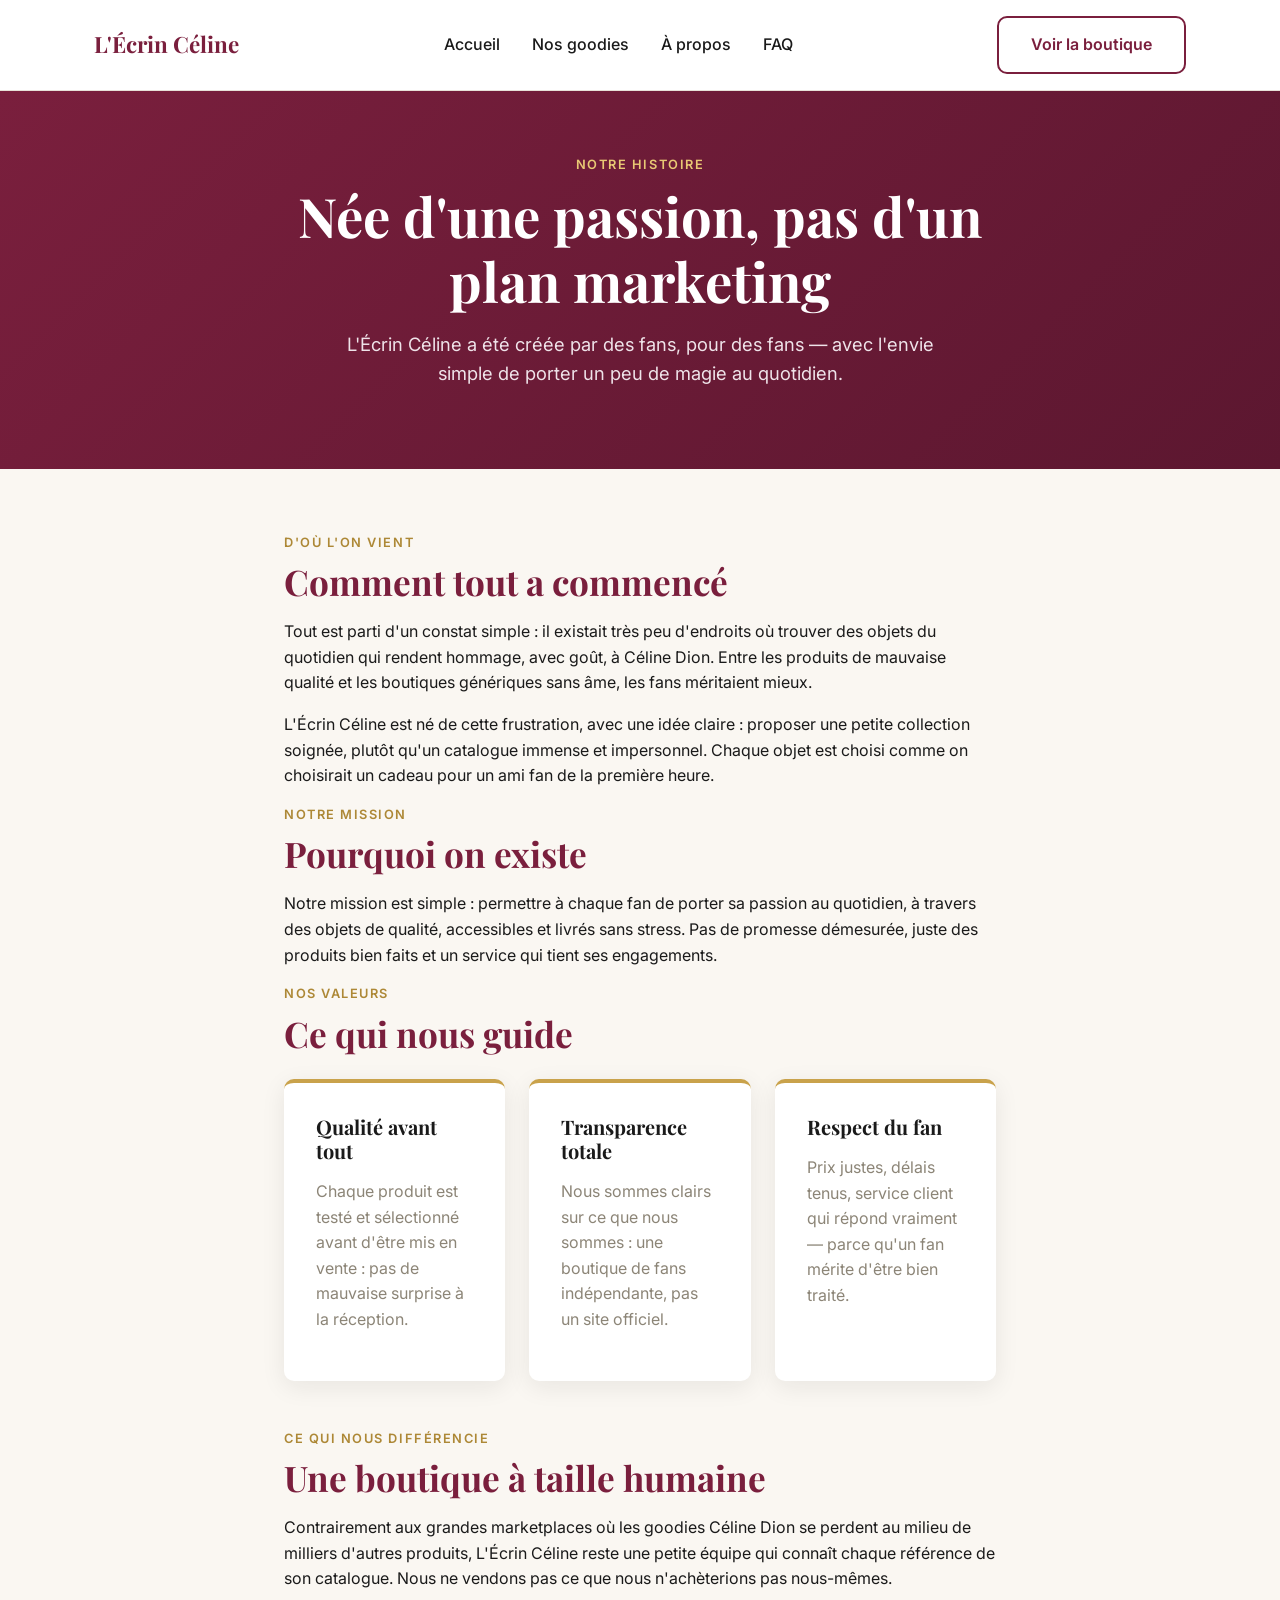
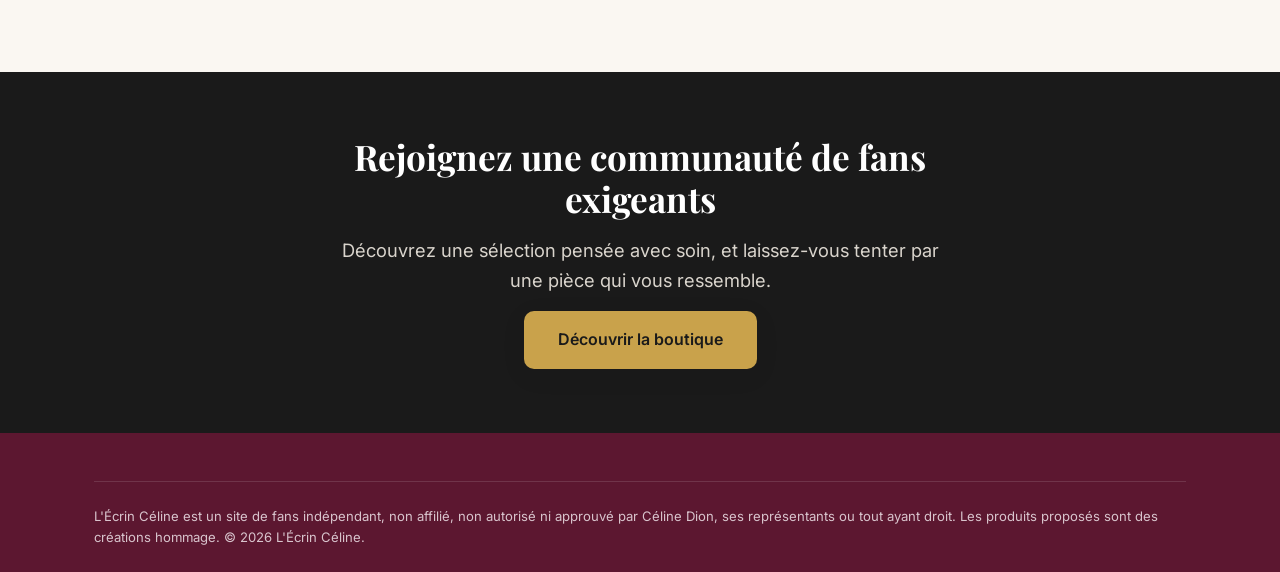
==== about.html @ bff9d64c "Ajoute le site vitrine L'Écrin Céline (goodies hommage Céline Dion) Accueil, boutique (3 catégories)" ====
<!DOCTYPE html>
<html lang="fr">
<head>
<meta charset="UTF-8">
<meta name="viewport" content="width=device-width, initial-scale=1.0">
<title>Notre histoire : une boutique de fans pour Céline Dion</title>
<meta name="description" content="Découvrez pourquoi des fans ont créé L'Écrin Céline, notre mission, nos valeurs et ce qui nous rend différents des autres boutiques de goodies.">
<link rel="preconnect" href="https://fonts.googleapis.com">
<link href="https://fonts.googleapis.com/css2?family=Playfair+Display:wght@700;800&family=Inter:wght@400;500;600;700&display=swap" rel="stylesheet">
<link rel="stylesheet" href="styles.css">
</head>
<body>

<header class="site-header">
  <nav class="nav">
    <a href="index.html" class="logo">L'Écrin Céline</a>
    <ul class="nav-links">
      <li><a href="index.html">Accueil</a></li>
      <li><a href="services.html">Nos goodies</a></li>
      <li><a href="about.html">À propos</a></li>
      <li><a href="index.html#faq">FAQ</a></li>
    </ul>
    <div class="nav-cta">
      <a href="services.html" class="btn btn-secondary">Voir la boutique</a>
    </div>
    <button class="nav-toggle" aria-label="Menu">☰</button>
  </nav>
</header>

<section class="hero" style="padding: var(--space-6) 0;">
  <div class="container" style="grid-template-columns: 1fr;">
    <div class="text-center" style="margin:0 auto; max-width: 720px;">
      <span class="eyebrow" style="color:#E8C874;">Notre histoire</span>
      <h1>Née d'une passion, pas d'un plan marketing</h1>
      <p class="lead text-center">L'Écrin Céline a été créée par des fans, pour des fans — avec l'envie simple de porter un peu de magie au quotidien.</p>
    </div>
  </div>
</section>

<section>
  <div class="container" style="max-width: 760px;">
    <span class="eyebrow">D'où l'on vient</span>
    <h2 style="text-align:left;">Comment tout a commencé</h2>
    <p>Tout est parti d'un constat simple : il existait très peu d'endroits où trouver des objets du quotidien qui rendent hommage, avec goût, à Céline Dion. Entre les produits de mauvaise qualité et les boutiques génériques sans âme, les fans méritaient mieux.</p>
    <p>L'Écrin Céline est né de cette frustration, avec une idée claire : proposer une petite collection soignée, plutôt qu'un catalogue immense et impersonnel. Chaque objet est choisi comme on choisirait un cadeau pour un ami fan de la première heure.</p>

    <span class="eyebrow">Notre mission</span>
    <h2 style="text-align:left;">Pourquoi on existe</h2>
    <p>Notre mission est simple : permettre à chaque fan de porter sa passion au quotidien, à travers des objets de qualité, accessibles et livrés sans stress. Pas de promesse démesurée, juste des produits bien faits et un service qui tient ses engagements.</p>

    <span class="eyebrow">Nos valeurs</span>
    <h2 style="text-align:left;">Ce qui nous guide</h2>
    <div class="services-grid" style="grid-template-columns: repeat(3,1fr); margin-top: var(--space-3);">
      <div class="card">
        <h3>Qualité avant tout</h3>
        <p style="color:var(--color-taupe);">Chaque produit est testé et sélectionné avant d'être mis en vente : pas de mauvaise surprise à la réception.</p>
      </div>
      <div class="card">
        <h3>Transparence totale</h3>
        <p style="color:var(--color-taupe);">Nous sommes clairs sur ce que nous sommes : une boutique de fans indépendante, pas un site officiel.</p>
      </div>
      <div class="card">
        <h3>Respect du fan</h3>
        <p style="color:var(--color-taupe);">Prix justes, délais tenus, service client qui répond vraiment — parce qu'un fan mérite d'être bien traité.</p>
      </div>
    </div>

    <span class="eyebrow" style="margin-top: var(--space-5); display:block;">Ce qui nous différencie</span>
    <h2 style="text-align:left;">Une boutique à taille humaine</h2>
    <p>Contrairement aux grandes marketplaces où les goodies Céline Dion se perdent au milieu de milliers d'autres produits, L'Écrin Céline reste une petite équipe qui connaît chaque référence de son catalogue. Nous ne vendons pas ce que nous n'achèterions pas nous-mêmes.</p>
  </div>
</section>

<section class="cta-final">
  <div class="container" style="max-width:680px;">
    <h2>Rejoignez une communauté de fans exigeants</h2>
    <p class="lead text-center">Découvrez une sélection pensée avec soin, et laissez-vous tenter par une pièce qui vous ressemble.</p>
    <a href="services.html" class="btn btn-primary">Découvrir la boutique</a>
  </div>
</section>

<footer class="site-footer">
  <div class="container">
    <div class="footer-disclaimer">
      L'Écrin Céline est un site de fans indépendant, non affilié, non autorisé ni approuvé par Céline Dion, ses représentants ou tout ayant droit. Les produits proposés sont des créations hommage. © 2026 L'Écrin Céline.
    </div>
  </div>
</footer>

</body>
</html>
---- styles.css ----
/* =========================================================
   L'Écrin Céline — Système de style
   Boutique hommage non officielle — goodies fans Céline Dion
   ========================================================= */

:root {
  /* Palette primaire */
  --color-bordeaux: #7A1F3D;      /* couleur de marque principale : élégance, glamour */
  --color-bordeaux-dark: #5C1730; /* hover / accents foncés */
  --color-or: #C9A24B;            /* doré : luxe, appels à l'action */
  --color-or-dark: #AD8836;       /* hover doré */

  /* Palette secondaire */
  --color-noir: #1A1A1A;          /* texte principal */
  --color-blanc-casse: #FAF7F2;   /* fond principal, chaleureux */
  --color-blanc: #FFFFFF;
  --color-taupe: #8C8577;         /* texte secondaire, sous-titres */
  --color-taupe-clair: #E7E1D8;   /* bordures, séparateurs */

  /* Typographie */
  --font-titres: 'Playfair Display', Georgia, 'Times New Roman', serif;
  --font-corps: 'Inter', 'Helvetica Neue', Arial, sans-serif;

  /* Espacement (base 8px) */
  --space-1: 8px;
  --space-2: 16px;
  --space-3: 24px;
  --space-4: 32px;
  --space-5: 48px;
  --space-6: 64px;
  --space-7: 96px;

  --radius: 10px;
  --shadow-carte: 0 6px 24px rgba(26, 26, 26, 0.08);
}

* { box-sizing: border-box; }

html { scroll-behavior: smooth; }

body {
  margin: 0;
  font-family: var(--font-corps);
  color: var(--color-noir);
  background: var(--color-blanc-casse);
  line-height: 1.6;
  -webkit-font-smoothing: antialiased;
}

img { max-width: 100%; display: block; }

a { color: inherit; }

.container {
  width: 100%;
  max-width: 1140px;
  margin: 0 auto;
  padding: 0 var(--space-3);
}

h1, h2, h3 {
  font-family: var(--font-titres);
  font-weight: 700;
  line-height: 1.2;
  margin: 0 0 var(--space-2);
  color: var(--color-bordeaux);
}

h1 { font-size: clamp(2.1rem, 5vw, 3.4rem); }
h2 { font-size: clamp(1.6rem, 3.2vw, 2.2rem); text-align: center; }
h3 { font-size: 1.25rem; color: var(--color-noir); }

p { margin: 0 0 var(--space-2); }

.eyebrow {
  text-transform: uppercase;
  letter-spacing: 0.12em;
  font-size: 0.8rem;
  font-weight: 600;
  color: var(--color-or-dark);
  margin-bottom: var(--space-1);
  display: block;
}

.lead {
  font-size: 1.15rem;
  color: var(--color-taupe);
  max-width: 640px;
}

.text-center { text-align: center; margin-left: auto; margin-right: auto; }

/* Boutons */
.btn {
  display: inline-block;
  padding: 14px 32px;
  border-radius: var(--radius);
  font-weight: 600;
  font-size: 1rem;
  text-decoration: none;
  border: 2px solid transparent;
  cursor: pointer;
  transition: transform 0.15s ease, background 0.2s ease, box-shadow 0.2s ease;
}

.btn:hover { transform: translateY(-2px); }

.btn-primary {
  background: var(--color-or);
  color: var(--color-noir);
  box-shadow: var(--shadow-carte);
}
.btn-primary:hover { background: var(--color-or-dark); }

.btn-secondary {
  background: transparent;
  border-color: var(--color-bordeaux);
  color: var(--color-bordeaux);
}
.btn-secondary:hover { background: var(--color-bordeaux); color: var(--color-blanc); }

.btn-outline-light {
  background: transparent;
  border-color: var(--color-blanc);
  color: var(--color-blanc);
}
.btn-outline-light:hover { background: var(--color-blanc); color: var(--color-bordeaux); }

/* Header / Navigation */
.site-header {
  background: var(--color-blanc);
  border-bottom: 1px solid var(--color-taupe-clair);
  position: sticky;
  top: 0;
  z-index: 50;
}
.nav {
  display: flex;
  align-items: center;
  justify-content: space-between;
  padding: var(--space-2) var(--space-3);
  max-width: 1140px;
  margin: 0 auto;
}
.logo {
  font-family: var(--font-titres);
  font-size: 1.4rem;
  font-weight: 700;
  color: var(--color-bordeaux);
  text-decoration: none;
}
.nav-links {
  list-style: none;
  display: flex;
  gap: var(--space-4);
  margin: 0;
  padding: 0;
}
.nav-links a {
  text-decoration: none;
  font-weight: 500;
  color: var(--color-noir);
}
.nav-links a:hover { color: var(--color-bordeaux); }
.nav-cta { display: flex; gap: var(--space-2); align-items: center; }
.nav-toggle { display: none; }

@media (max-width: 780px) {
  .nav-links { display: none; }
  .nav-toggle {
    display: inline-block;
    background: none;
    border: none;
    font-size: 1.6rem;
    color: var(--color-bordeaux);
  }
}

/* Hero */
.hero {
  background: linear-gradient(135deg, var(--color-bordeaux) 0%, var(--color-bordeaux-dark) 100%);
  color: var(--color-blanc);
  padding: var(--space-7) 0;
}
.hero .container {
  display: grid;
  grid-template-columns: 1.1fr 0.9fr;
  gap: var(--space-5);
  align-items: center;
}
.hero h1 { color: var(--color-blanc); }
.hero .lead { color: #EFE3E9; }
.hero-actions { display: flex; gap: var(--space-2); flex-wrap: wrap; margin-top: var(--space-3); }
.hero-image {
  border-radius: var(--radius);
  overflow: hidden;
  box-shadow: var(--shadow-carte);
  aspect-ratio: 4 / 5;
  background: linear-gradient(160deg, var(--color-or) 0%, var(--color-or-dark) 100%);
  display: flex;
  align-items: center;
  justify-content: center;
  color: rgba(26,26,26,0.55);
  font-family: var(--font-titres);
  font-size: 1.1rem;
  text-align: center;
  padding: var(--space-3);
}

@media (max-width: 860px) {
  .hero .container { grid-template-columns: 1fr; text-align: center; }
  .hero-actions { justify-content: center; }
  .hero .lead { margin-left: auto; margin-right: auto; }
}

/* Sections génériques */
section { padding: var(--space-6) 0; }
.section-intro { max-width: 680px; margin: 0 auto var(--space-5); text-align: center; }

/* Confiance */
.trust-bar {
  background: var(--color-blanc);
  padding: var(--space-4) 0;
  border-bottom: 1px solid var(--color-taupe-clair);
}
.trust-grid {
  display: grid;
  grid-template-columns: repeat(4, 1fr);
  gap: var(--space-3);
  text-align: center;
}
.trust-item { padding: var(--space-2); }
.trust-item strong {
  display: block;
  font-family: var(--font-titres);
  color: var(--color-bordeaux);
  font-size: 1.05rem;
  margin-bottom: 4px;
}
.trust-item span { color: var(--color-taupe); font-size: 0.92rem; }

@media (max-width: 780px) {
  .trust-grid { grid-template-columns: repeat(2, 1fr); }
}

/* Services / Produits */
.services-grid {
  display: grid;
  grid-template-columns: repeat(3, 1fr);
  gap: var(--space-3);
}
.card {
  background: var(--color-blanc);
  border-radius: var(--radius);
  padding: var(--space-4);
  box-shadow: var(--shadow-carte);
  border-top: 4px solid var(--color-or);
}
.card .card-icon {
  width: 52px; height: 52px;
  border-radius: 50%;
  background: var(--color-blanc-casse);
  color: var(--color-bordeaux);
  display: flex; align-items: center; justify-content: center;
  font-size: 1.4rem;
  margin-bottom: var(--space-2);
}
.card ul { padding-left: 1.1em; color: var(--color-taupe); }
.card .btn { margin-top: var(--space-2); }

@media (max-width: 900px) {
  .services-grid { grid-template-columns: 1fr; }
}

/* Preuve sociale */
.testimonials { background: var(--color-blanc); }
.testimonial-grid {
  display: grid;
  grid-template-columns: repeat(3, 1fr);
  gap: var(--space-3);
}
.testimonial {
  background: var(--color-blanc-casse);
  border-radius: var(--radius);
  padding: var(--space-3);
}
.testimonial .stars { color: var(--color-or-dark); margin-bottom: var(--space-1); }
.testimonial cite {
  display: block;
  margin-top: var(--space-2);
  font-style: normal;
  font-weight: 600;
  color: var(--color-bordeaux);
}

@media (max-width: 900px) {
  .testimonial-grid { grid-template-columns: 1fr; }
}

/* FAQ */
.faq-list { max-width: 760px; margin: 0 auto; }
.faq-item {
  background: var(--color-blanc);
  border: 1px solid var(--color-taupe-clair);
  border-radius: var(--radius);
  margin-bottom: var(--space-2);
  overflow: hidden;
}
.faq-item summary {
  cursor: pointer;
  padding: var(--space-2) var(--space-3);
  font-weight: 600;
  color: var(--color-bordeaux);
  list-style: none;
  display: flex;
  justify-content: space-between;
  align-items: center;
}
.faq-item summary::-webkit-details-marker { display: none; }
.faq-item summary::after { content: "+"; font-size: 1.3rem; color: var(--color-or-dark); }
.faq-item[open] summary::after { content: "−"; }
.faq-item p { padding: 0 var(--space-3) var(--space-3); color: var(--color-taupe); margin: 0; }

/* CTA final */
.cta-final {
  background: var(--color-noir);
  color: var(--color-blanc);
  text-align: center;
}
.cta-final h2 { color: var(--color-blanc); }
.cta-final .lead { color: #D9D4CC; margin-left: auto; margin-right: auto; }

/* Footer */
.site-footer {
  background: var(--color-bordeaux-dark);
  color: #EFE3E9;
  padding: var(--space-5) 0 var(--space-3);
  font-size: 0.9rem;
}
.footer-grid {
  display: grid;
  grid-template-columns: 2fr 1fr 1fr;
  gap: var(--space-4);
  margin-bottom: var(--space-4);
}
.footer-grid h3 { color: var(--color-blanc); font-family: var(--font-corps); font-size: 1rem; }
.footer-grid ul { list-style: none; padding: 0; margin: 0; }
.footer-grid li { margin-bottom: 8px; }
.footer-grid a { text-decoration: none; color: #EFE3E9; opacity: 0.9; }
.footer-grid a:hover { opacity: 1; text-decoration: underline; }
.footer-disclaimer {
  border-top: 1px solid rgba(255,255,255,0.15);
  padding-top: var(--space-3);
  opacity: 0.85;
  font-size: 0.82rem;
}

@media (max-width: 780px) {
  .footer-grid { grid-template-columns: 1fr; }
}
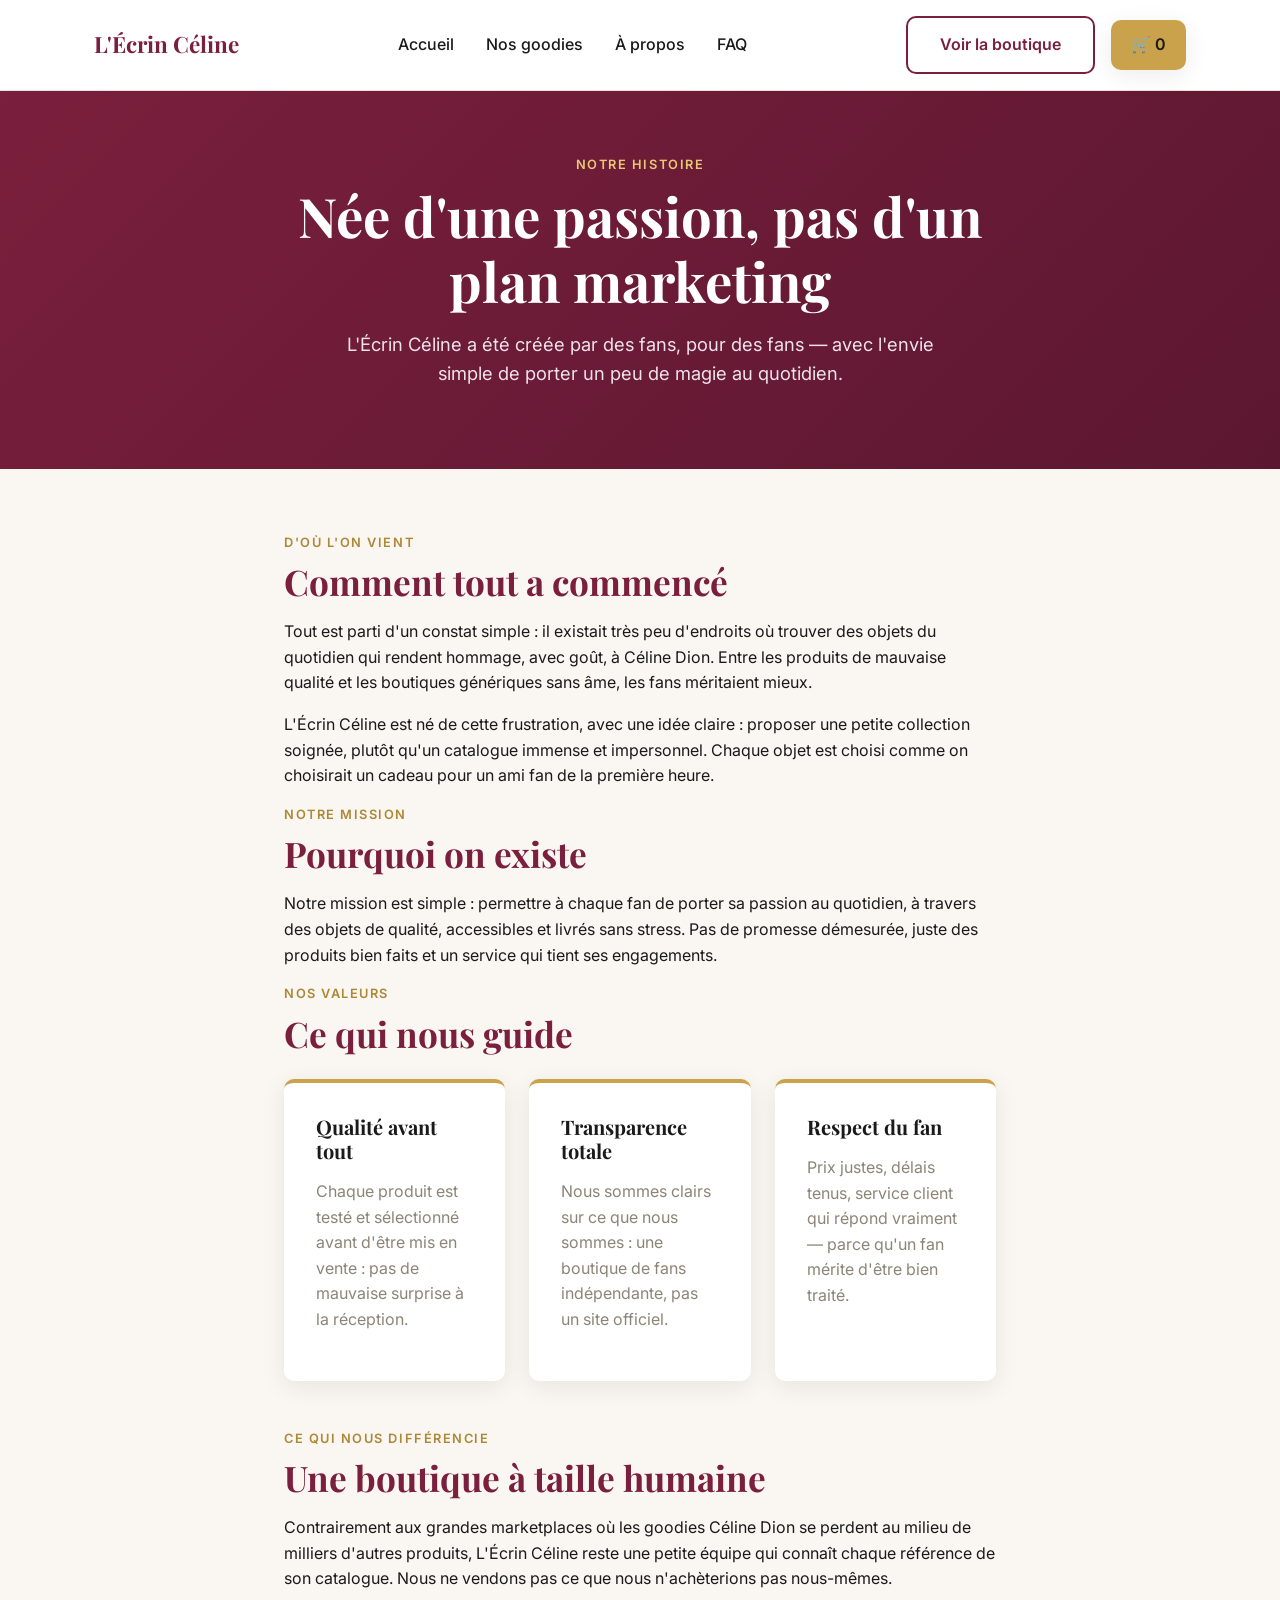
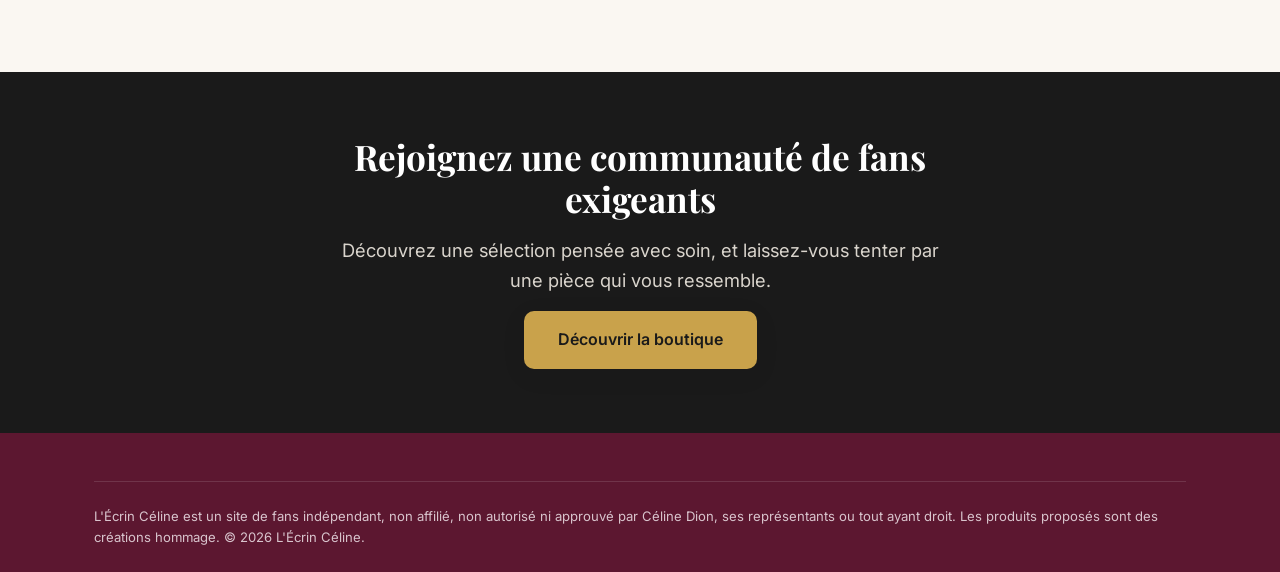
==== commit 562dad7a: "Branche panier/paiement (Snipcart) et formulaire de contact fonctionnel - Panier + checkout Snipcart" ====
--- a/about.html
+++ b/about.html
@@ -22,6 +22,7 @@
     </ul>
     <div class="nav-cta">
       <a href="services.html" class="btn btn-secondary">Voir la boutique</a>
+      <a href="#" class="btn btn-primary snipcart-checkout" aria-label="Voir le panier" style="padding:10px 18px;">🛒 <span class="snipcart-items-count">0</span></a>
     </div>
     <button class="nav-toggle" aria-label="Menu">☰</button>
   </nav>
@@ -87,5 +88,12 @@
   </div>
 </footer>
 
+<!-- Panier Snipcart : voir GO-LIVE.md pour la configuration (clé API à remplacer). -->
+<link rel="preconnect" href="https://app.snipcart.com">
+<link rel="preconnect" href="https://cdn.snipcart.com">
+<link rel="stylesheet" href="https://cdn.snipcart.com/themes/v3.7.1/default/snipcart.css">
+<div hidden id="snipcart" data-api-key="VOTRE_CLE_API_PUBLIQUE_SNIPCART" data-config-modal-style="side"></div>
+<script src="https://cdn.snipcart.com/themes/v3.7.1/default/snipcart.js" defer type="text/javascript"></script>
+
 </body>
 </html>
